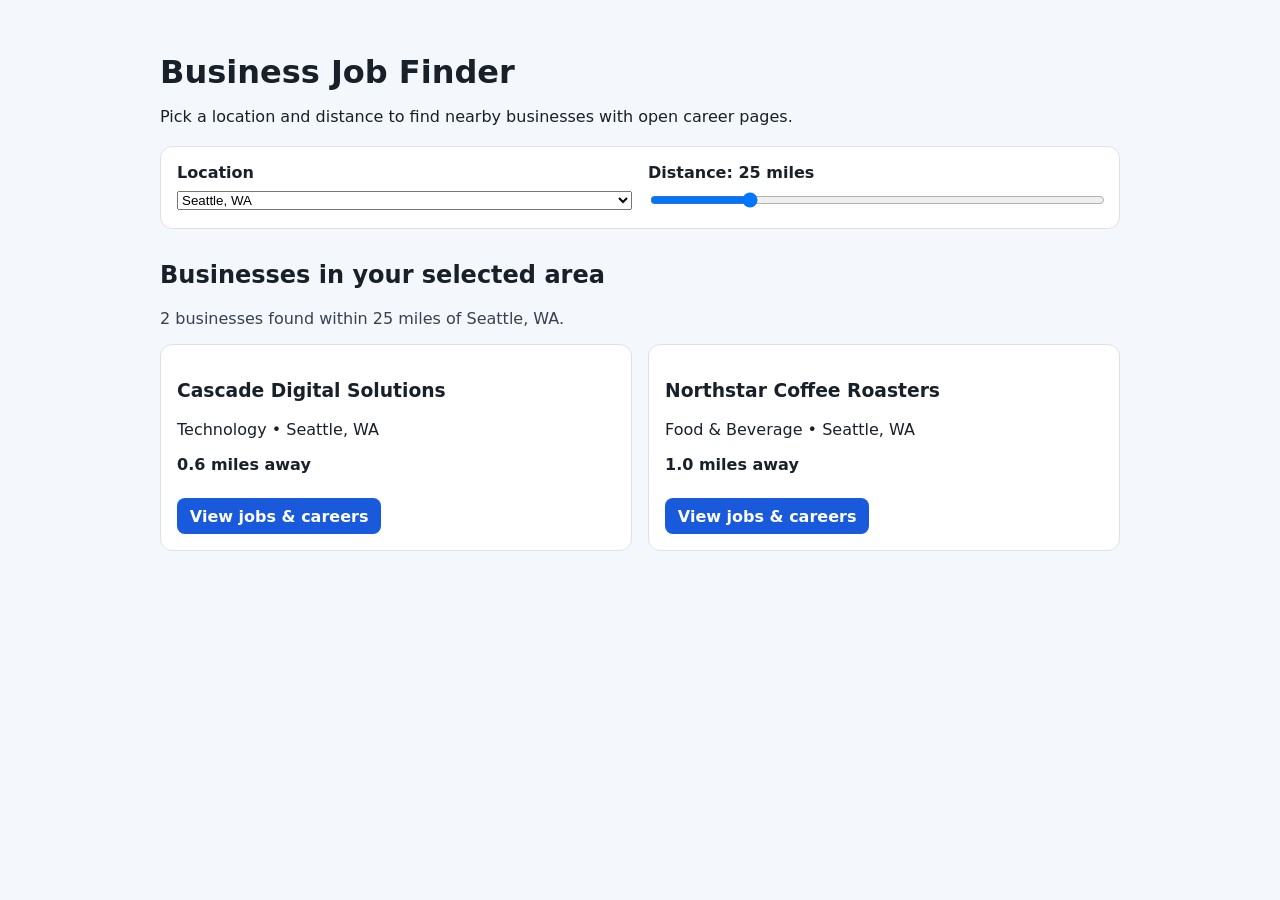
==== index.html @ e045cdc8 "Build business and careers finder web interface" ====
<!DOCTYPE html>
<html lang="en">
  <head>
    <meta charset="UTF-8" />
    <meta name="viewport" content="width=device-width, initial-scale=1.0" />
    <title>Business Job Finder</title>
    <link rel="stylesheet" href="styles.css" />
  </head>
  <body data-page="finder">
    <main class="container">
      <header>
        <h1>Business Job Finder</h1>
        <p>Pick a location and distance to find nearby businesses with open career pages.</p>
      </header>

      <section class="filters" aria-label="Search filters">
        <div class="field">
          <label for="location">Location</label>
          <select id="location"></select>
        </div>

        <div class="field">
          <label for="distance">Distance: <span id="distanceLabel">25 miles</span></label>
          <input id="distance" type="range" min="5" max="100" step="5" value="25" />
        </div>
      </section>

      <section>
        <h2>Businesses in your selected area</h2>
        <p id="resultCount" class="result-count"></p>
        <div id="businessList" class="grid" aria-live="polite"></div>
      </section>
    </main>

    <script type="module" src="app.js"></script>
  </body>
</html>
---- styles.css ----
:root {
  color-scheme: light;
  font-family: Inter, system-ui, -apple-system, sans-serif;
}

body {
  margin: 0;
  background: #f4f7fb;
  color: #18202a;
}

.container {
  max-width: 960px;
  margin: 0 auto;
  padding: 2rem 1rem 3rem;
}

h1 {
  margin-bottom: 0.4rem;
}

.filters {
  margin: 1.25rem 0 2rem;
  padding: 1rem;
  border: 1px solid #dbe2ea;
  border-radius: 0.75rem;
  background: #fff;
  display: grid;
  gap: 1rem;
  grid-template-columns: repeat(auto-fit, minmax(220px, 1fr));
}

.field label {
  display: block;
  margin-bottom: 0.5rem;
  font-weight: 600;
}

select,
input[type='range'] {
  width: 100%;
}

.grid {
  display: grid;
  gap: 1rem;
  grid-template-columns: repeat(auto-fit, minmax(240px, 1fr));
}

.card {
  background: #fff;
  border: 1px solid #dbe2ea;
  border-radius: 0.75rem;
  padding: 1rem;
}

.button {
  display: inline-block;
  margin-top: 0.5rem;
  text-decoration: none;
  background: #185adb;
  color: white;
  border-radius: 0.5rem;
  padding: 0.55rem 0.8rem;
  font-weight: 600;
}

.result-count {
  margin-top: 0;
  color: #374151;
}

.empty-state {
  background: #fff;
  border-radius: 0.75rem;
  border: 1px dashed #b7c4d5;
  padding: 1rem;
}

.back-link {
  text-decoration: none;
  color: #185adb;
  font-weight: 600;
}
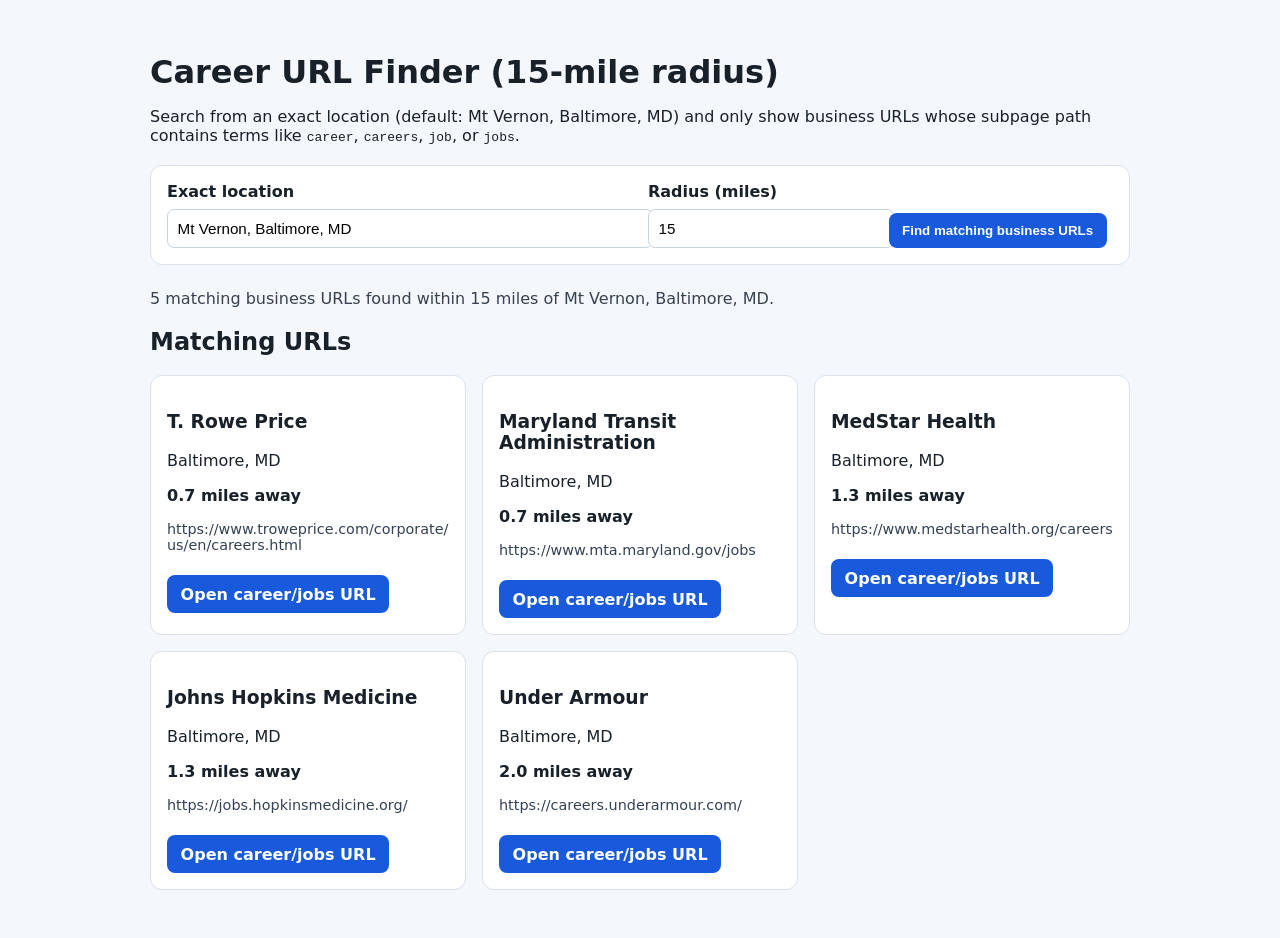
==== commit 20b5d5c2: "Refocus finder on exact location and career URL filtering" ====
--- a/index.html
+++ b/index.html
@@ -3,31 +3,44 @@
   <head>
     <meta charset="UTF-8" />
     <meta name="viewport" content="width=device-width, initial-scale=1.0" />
-    <title>Business Job Finder</title>
+    <title>Business Career URL Finder</title>
     <link rel="stylesheet" href="styles.css" />
   </head>
-  <body data-page="finder">
+  <body>
     <main class="container">
       <header>
-        <h1>Business Job Finder</h1>
-        <p>Pick a location and distance to find nearby businesses with open career pages.</p>
+        <h1>Career URL Finder (15-mile radius)</h1>
+        <p>
+          Search from an exact location (default: Mt Vernon, Baltimore, MD) and only show business URLs whose
+          subpage path contains terms like <code>career</code>, <code>careers</code>, <code>job</code>, or
+          <code>jobs</code>.
+        </p>
       </header>
 
       <section class="filters" aria-label="Search filters">
-        <div class="field">
-          <label for="location">Location</label>
-          <select id="location"></select>
+        <div class="field span-2">
+          <label for="locationQuery">Exact location</label>
+          <input
+            id="locationQuery"
+            type="text"
+            value="Mt Vernon, Baltimore, MD"
+            placeholder="e.g., Mt Vernon, Baltimore, MD"
+          />
         </div>
 
         <div class="field">
-          <label for="distance">Distance: <span id="distanceLabel">25 miles</span></label>
-          <input id="distance" type="range" min="5" max="100" step="5" value="25" />
+          <label for="radiusMiles">Radius (miles)</label>
+          <input id="radiusMiles" type="number" value="15" min="1" max="100" />
+        </div>
+
+        <div class="field action-field">
+          <button id="searchButton" class="button" type="button">Find matching business URLs</button>
         </div>
       </section>
 
+      <p id="statusMessage" class="result-count"></p>
       <section>
-        <h2>Businesses in your selected area</h2>
-        <p id="resultCount" class="result-count"></p>
+        <h2>Matching URLs</h2>
         <div id="businessList" class="grid" aria-live="polite"></div>
       </section>
     </main>
--- a/styles.css
+++ b/styles.css
@@ -10,17 +10,17 @@
 }
 
 .container {
-  max-width: 960px;
+  max-width: 980px;
   margin: 0 auto;
   padding: 2rem 1rem 3rem;
 }
 
 h1 {
-  margin-bottom: 0.4rem;
+  margin-bottom: 0.45rem;
 }
 
 .filters {
-  margin: 1.25rem 0 2rem;
+  margin: 1.25rem 0 1.5rem;
   padding: 1rem;
   border: 1px solid #dbe2ea;
   border-radius: 0.75rem;
@@ -36,15 +36,28 @@
   font-weight: 600;
 }
 
-select,
-input[type='range'] {
+input[type='text'],
+input[type='number'] {
   width: 100%;
+  padding: 0.6rem;
+  border: 1px solid #c7d2e0;
+  border-radius: 0.45rem;
+  font-size: 0.95rem;
+}
+
+.span-2 {
+  grid-column: span 2;
+}
+
+.action-field {
+  display: flex;
+  align-items: end;
 }
 
 .grid {
   display: grid;
   gap: 1rem;
-  grid-template-columns: repeat(auto-fit, minmax(240px, 1fr));
+  grid-template-columns: repeat(auto-fit, minmax(260px, 1fr));
 }
 
 .card {
@@ -58,10 +71,12 @@
   display: inline-block;
   margin-top: 0.5rem;
   text-decoration: none;
+  border: none;
+  cursor: pointer;
   background: #185adb;
-  color: white;
+  color: #fff;
   border-radius: 0.5rem;
-  padding: 0.55rem 0.8rem;
+  padding: 0.6rem 0.85rem;
   font-weight: 600;
 }
 
@@ -77,8 +92,14 @@
   padding: 1rem;
 }
 
-.back-link {
-  text-decoration: none;
-  color: #185adb;
-  font-weight: 600;
+.url-line {
+  overflow-wrap: anywhere;
+  font-size: 0.9rem;
+  color: #334155;
 }
+
+@media (max-width: 760px) {
+  .span-2 {
+    grid-column: span 1;
+  }
+}
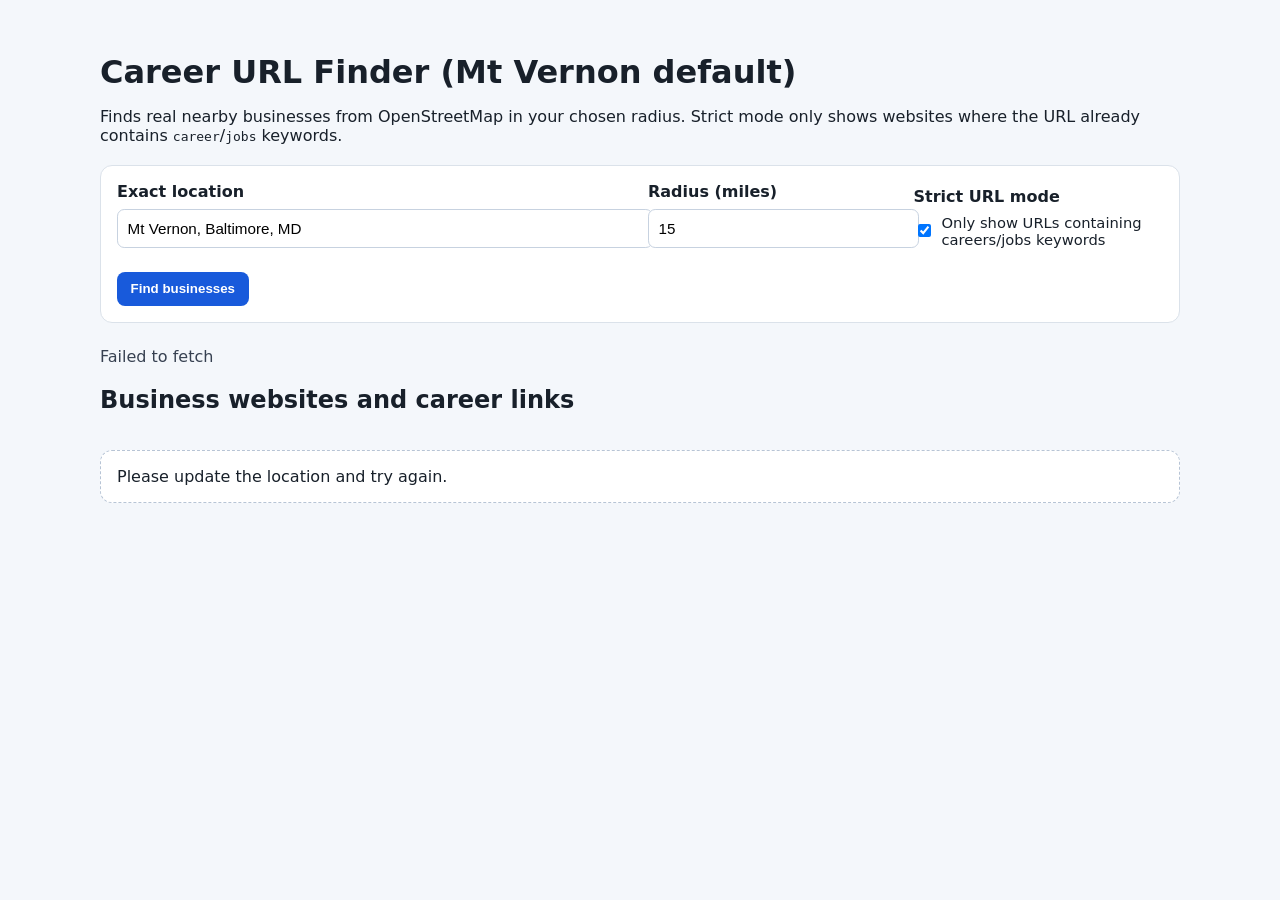
==== commit dfc3889c: "Discover nearby business websites via OSM and improve career URL matching" ====
--- a/index.html
+++ b/index.html
@@ -9,11 +9,10 @@
   <body>
     <main class="container">
       <header>
-        <h1>Career URL Finder (15-mile radius)</h1>
+        <h1>Career URL Finder (Mt Vernon default)</h1>
         <p>
-          Search from an exact location (default: Mt Vernon, Baltimore, MD) and only show business URLs whose
-          subpage path contains terms like <code>career</code>, <code>careers</code>, <code>job</code>, or
-          <code>jobs</code>.
+          Finds real nearby businesses from OpenStreetMap in your chosen radius. Strict mode only shows websites
+          where the URL already contains <code>career</code>/<code>jobs</code> keywords.
         </p>
       </header>
 
@@ -33,14 +32,22 @@
           <input id="radiusMiles" type="number" value="15" min="1" max="100" />
         </div>
 
+        <div class="field checkbox-field">
+          <label for="strictUrlToggle">Strict URL mode</label>
+          <div class="checkbox-line">
+            <input id="strictUrlToggle" type="checkbox" checked />
+            <span>Only show URLs containing careers/jobs keywords</span>
+          </div>
+        </div>
+
         <div class="field action-field">
-          <button id="searchButton" class="button" type="button">Find matching business URLs</button>
+          <button id="searchButton" class="button" type="button">Find businesses</button>
         </div>
       </section>
 
       <p id="statusMessage" class="result-count"></p>
       <section>
-        <h2>Matching URLs</h2>
+        <h2>Business websites and career links</h2>
         <div id="businessList" class="grid" aria-live="polite"></div>
       </section>
     </main>
--- a/styles.css
+++ b/styles.css
@@ -10,7 +10,7 @@
 }
 
 .container {
-  max-width: 980px;
+  max-width: 1080px;
   margin: 0 auto;
   padding: 2rem 1rem 3rem;
 }
@@ -49,6 +49,19 @@
   grid-column: span 2;
 }
 
+.checkbox-line {
+  display: flex;
+  gap: 0.5rem;
+  align-items: center;
+  font-size: 0.92rem;
+}
+
+.checkbox-field {
+  display: flex;
+  flex-direction: column;
+  justify-content: flex-end;
+}
+
 .action-field {
   display: flex;
   align-items: end;
@@ -57,7 +70,7 @@
 .grid {
   display: grid;
   gap: 1rem;
-  grid-template-columns: repeat(auto-fit, minmax(260px, 1fr));
+  grid-template-columns: repeat(auto-fit, minmax(290px, 1fr));
 }
 
 .card {
@@ -98,6 +111,14 @@
   color: #334155;
 }
 
+.url-list {
+  padding-left: 1.1rem;
+}
+
+.url-list a {
+  overflow-wrap: anywhere;
+}
+
 @media (max-width: 760px) {
   .span-2 {
     grid-column: span 1;
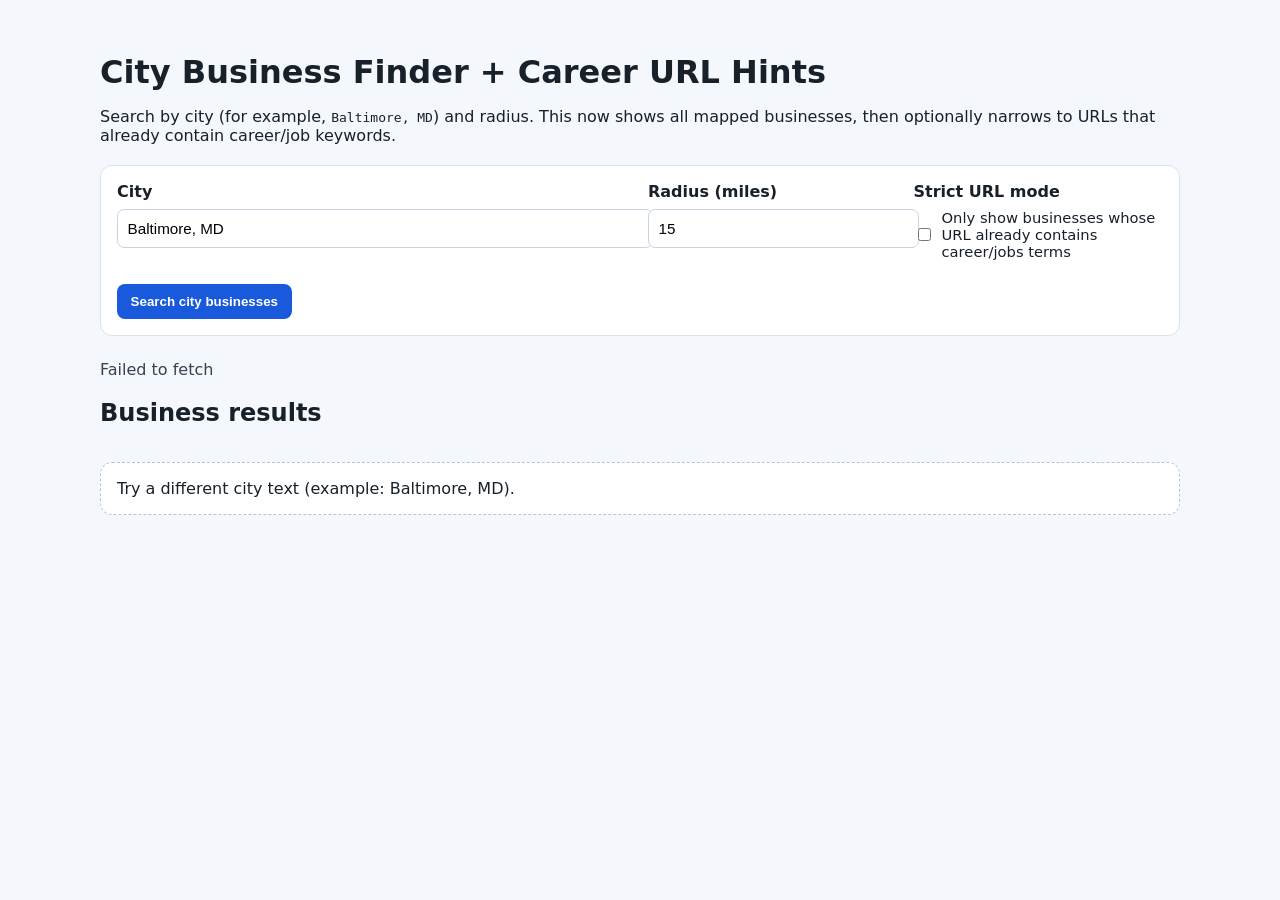
==== commit 0ef1a001: "Switch finder to city-based business search results" ====
--- a/index.html
+++ b/index.html
@@ -9,22 +9,17 @@
   <body>
     <main class="container">
       <header>
-        <h1>Career URL Finder (Mt Vernon default)</h1>
+        <h1>City Business Finder + Career URL Hints</h1>
         <p>
-          Finds real nearby businesses from OpenStreetMap in your chosen radius. Strict mode only shows websites
-          where the URL already contains <code>career</code>/<code>jobs</code> keywords.
+          Search by city (for example, <code>Baltimore, MD</code>) and radius. This now shows all mapped businesses,
+          then optionally narrows to URLs that already contain career/job keywords.
         </p>
       </header>
 
       <section class="filters" aria-label="Search filters">
         <div class="field span-2">
-          <label for="locationQuery">Exact location</label>
-          <input
-            id="locationQuery"
-            type="text"
-            value="Mt Vernon, Baltimore, MD"
-            placeholder="e.g., Mt Vernon, Baltimore, MD"
-          />
+          <label for="cityQuery">City</label>
+          <input id="cityQuery" type="text" value="Baltimore, MD" placeholder="e.g., Baltimore, MD" />
         </div>
 
         <div class="field">
@@ -35,19 +30,19 @@
         <div class="field checkbox-field">
           <label for="strictUrlToggle">Strict URL mode</label>
           <div class="checkbox-line">
-            <input id="strictUrlToggle" type="checkbox" checked />
-            <span>Only show URLs containing careers/jobs keywords</span>
+            <input id="strictUrlToggle" type="checkbox" />
+            <span>Only show businesses whose URL already contains career/jobs terms</span>
           </div>
         </div>
 
         <div class="field action-field">
-          <button id="searchButton" class="button" type="button">Find businesses</button>
+          <button id="searchButton" class="button" type="button">Search city businesses</button>
         </div>
       </section>
 
       <p id="statusMessage" class="result-count"></p>
       <section>
-        <h2>Business websites and career links</h2>
+        <h2>Business results</h2>
         <div id="businessList" class="grid" aria-live="polite"></div>
       </section>
     </main>
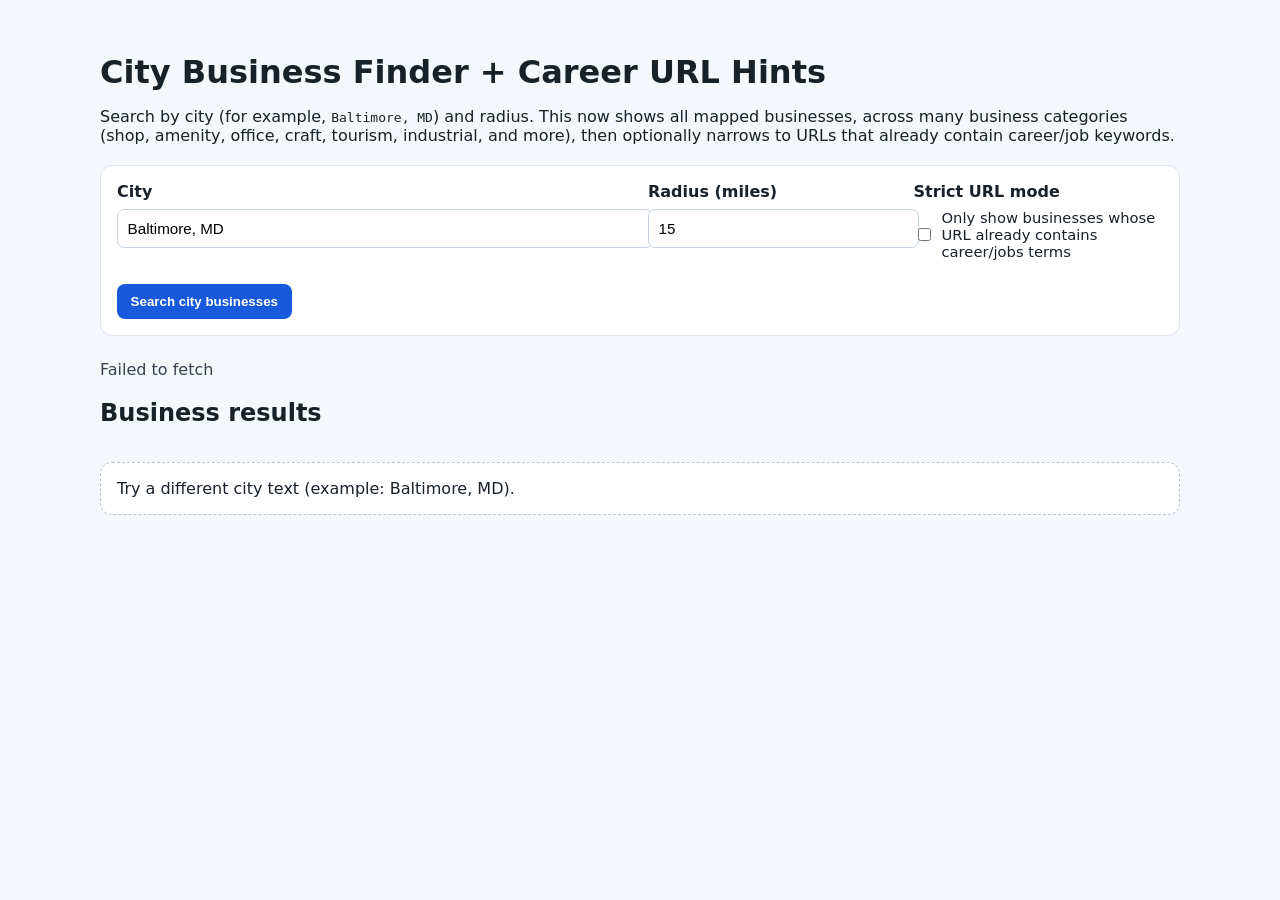
==== commit 68834bcb: "Expand city search to many business categories" ====
--- a/index.html
+++ b/index.html
@@ -12,7 +12,7 @@
         <h1>City Business Finder + Career URL Hints</h1>
         <p>
           Search by city (for example, <code>Baltimore, MD</code>) and radius. This now shows all mapped businesses,
-          then optionally narrows to URLs that already contain career/job keywords.
+          across many business categories (shop, amenity, office, craft, tourism, industrial, and more), then optionally narrows to URLs that already contain career/job keywords.
         </p>
       </header>
 
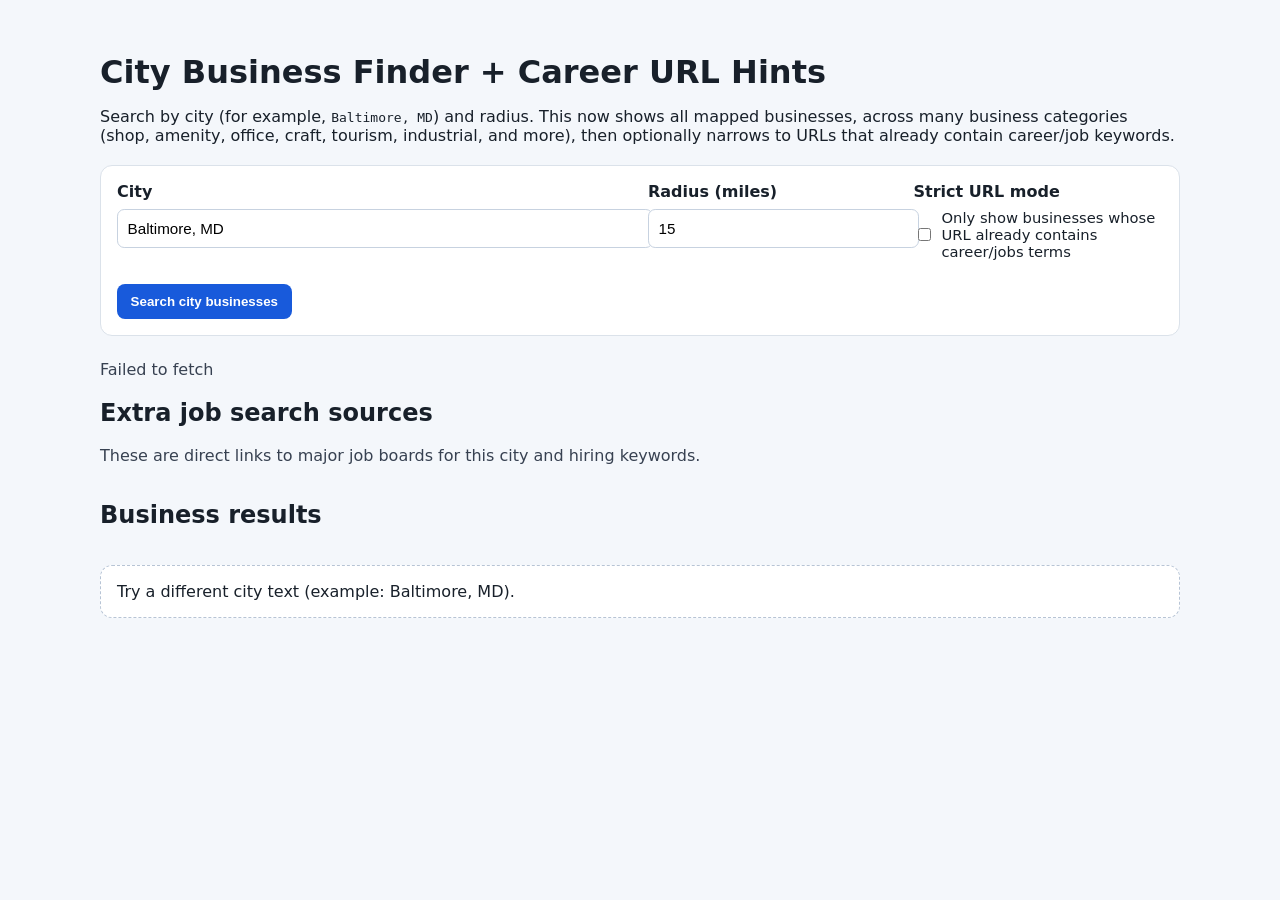
==== commit 1b5a205f: "Expand job discovery sources and show source links" ====
--- a/index.html
+++ b/index.html
@@ -41,6 +41,13 @@
       </section>
 
       <p id="statusMessage" class="result-count"></p>
+
+      <section>
+        <h2>Extra job search sources</h2>
+        <p class="result-count">These are direct links to major job boards for this city and hiring keywords.</p>
+        <ul id="externalLinksList" class="external-links"></ul>
+      </section>
+
       <section>
         <h2>Business results</h2>
         <div id="businessList" class="grid" aria-live="polite"></div>
--- a/styles.css
+++ b/styles.css
@@ -124,3 +124,15 @@
     grid-column: span 1;
   }
 }
+
+
+.external-links {
+  display: grid;
+  gap: 0.4rem;
+  padding-left: 1.2rem;
+}
+
+.source-line {
+  font-size: 0.85rem;
+  color: #475569;
+}
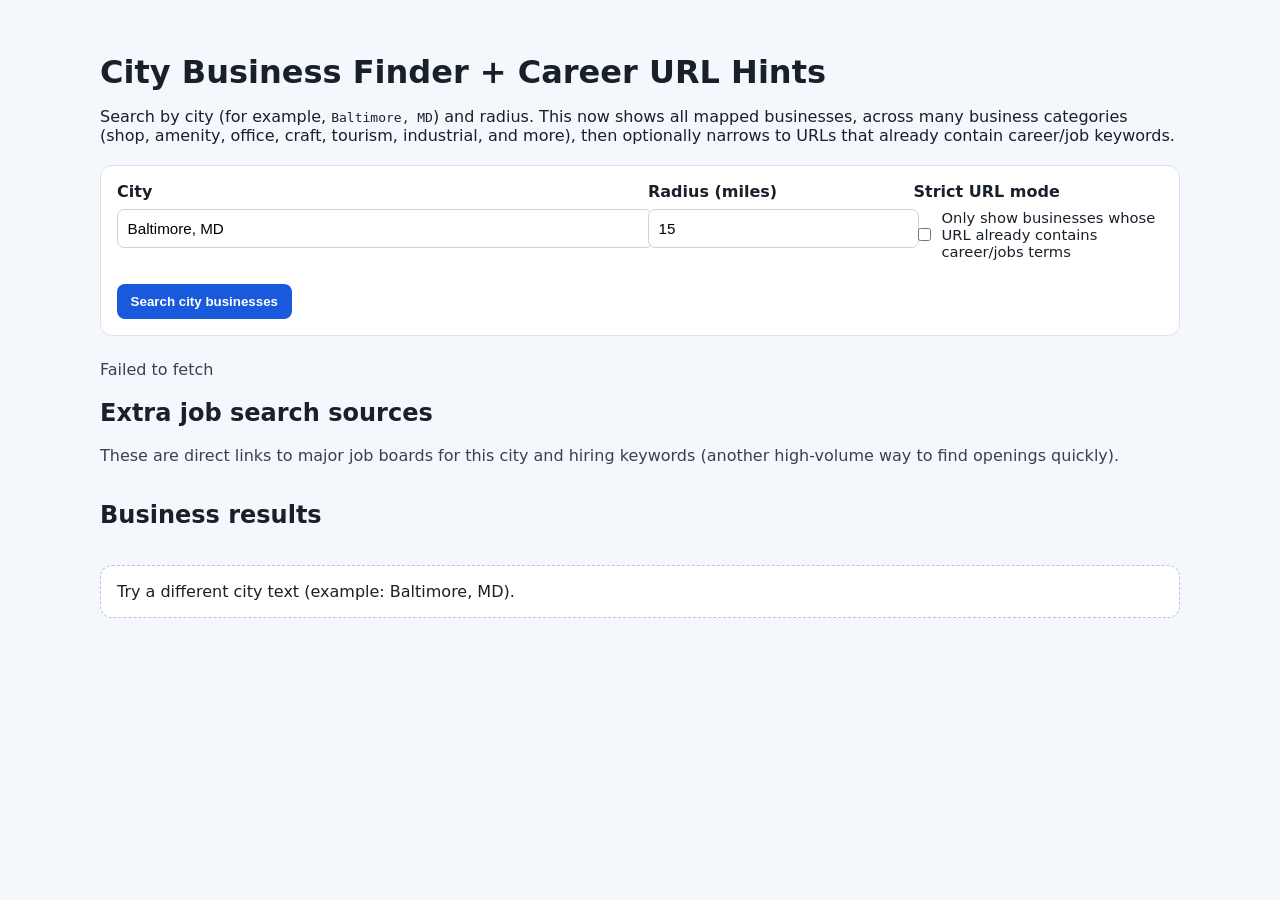
==== commit 23298129: "Speed up job discovery and merge live results progressively" ====
--- a/index.html
+++ b/index.html
@@ -44,7 +44,7 @@
 
       <section>
         <h2>Extra job search sources</h2>
-        <p class="result-count">These are direct links to major job boards for this city and hiring keywords.</p>
+        <p class="result-count">These are direct links to major job boards for this city and hiring keywords (another high-volume way to find openings quickly).</p>
         <ul id="externalLinksList" class="external-links"></ul>
       </section>
 
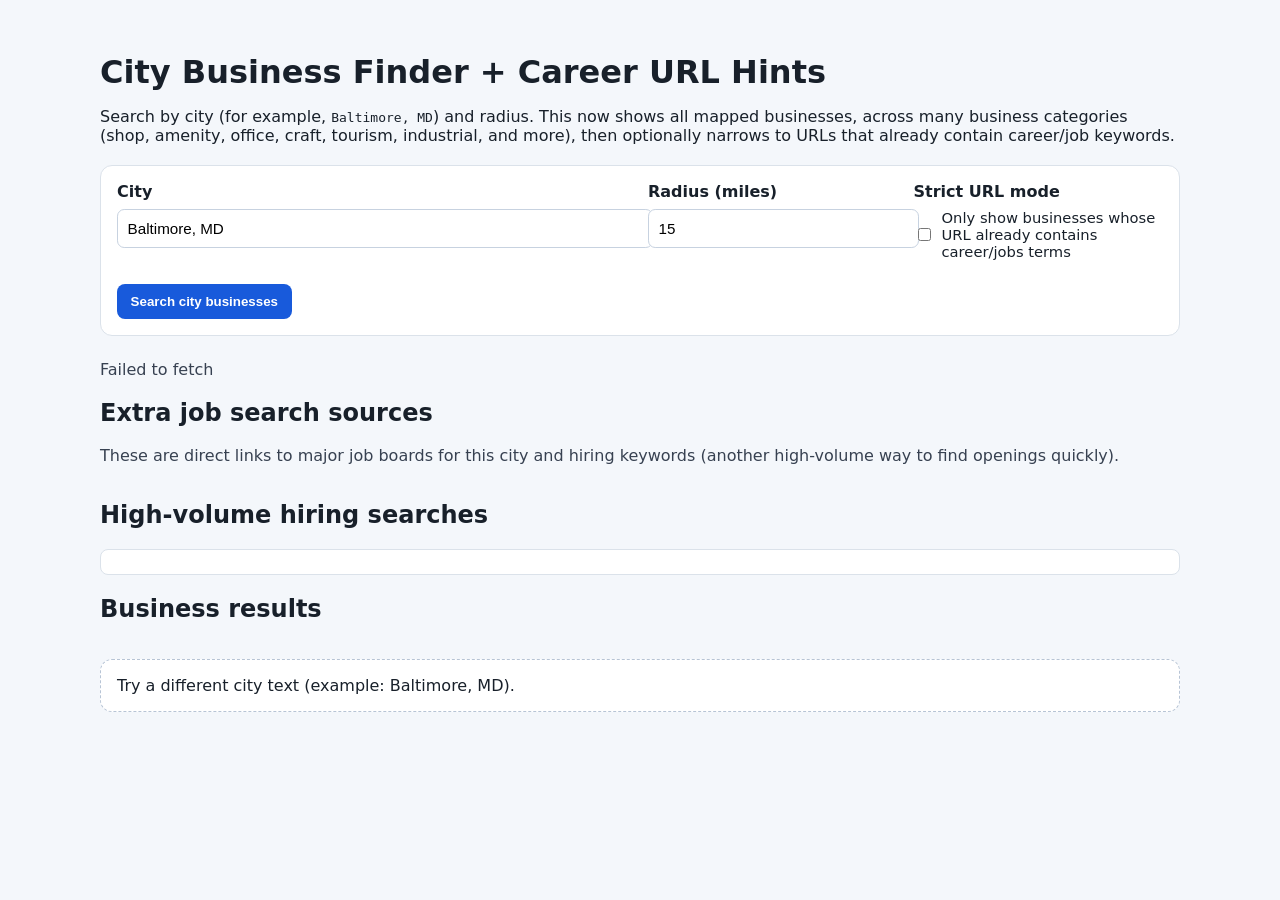
==== commit 35ef1413: "Generate hundreds of job-search links per city" ====
--- a/index.html
+++ b/index.html
@@ -48,6 +48,13 @@
         <ul id="externalLinksList" class="external-links"></ul>
       </section>
 
+      
+      <section>
+        <h2>High-volume hiring searches</h2>
+        <p id="highVolumeCount" class="result-count"></p>
+        <ul id="highVolumeLinksList" class="external-links"></ul>
+      </section>
+
       <section>
         <h2>Business results</h2>
         <div id="businessList" class="grid" aria-live="polite"></div>
--- a/styles.css
+++ b/styles.css
@@ -136,3 +136,13 @@
   font-size: 0.85rem;
   color: #475569;
 }
+
+
+#highVolumeLinksList {
+  max-height: 360px;
+  overflow: auto;
+  border: 1px solid #dbe2ea;
+  border-radius: 0.5rem;
+  padding: 0.75rem 1rem;
+  background: #fff;
+}
